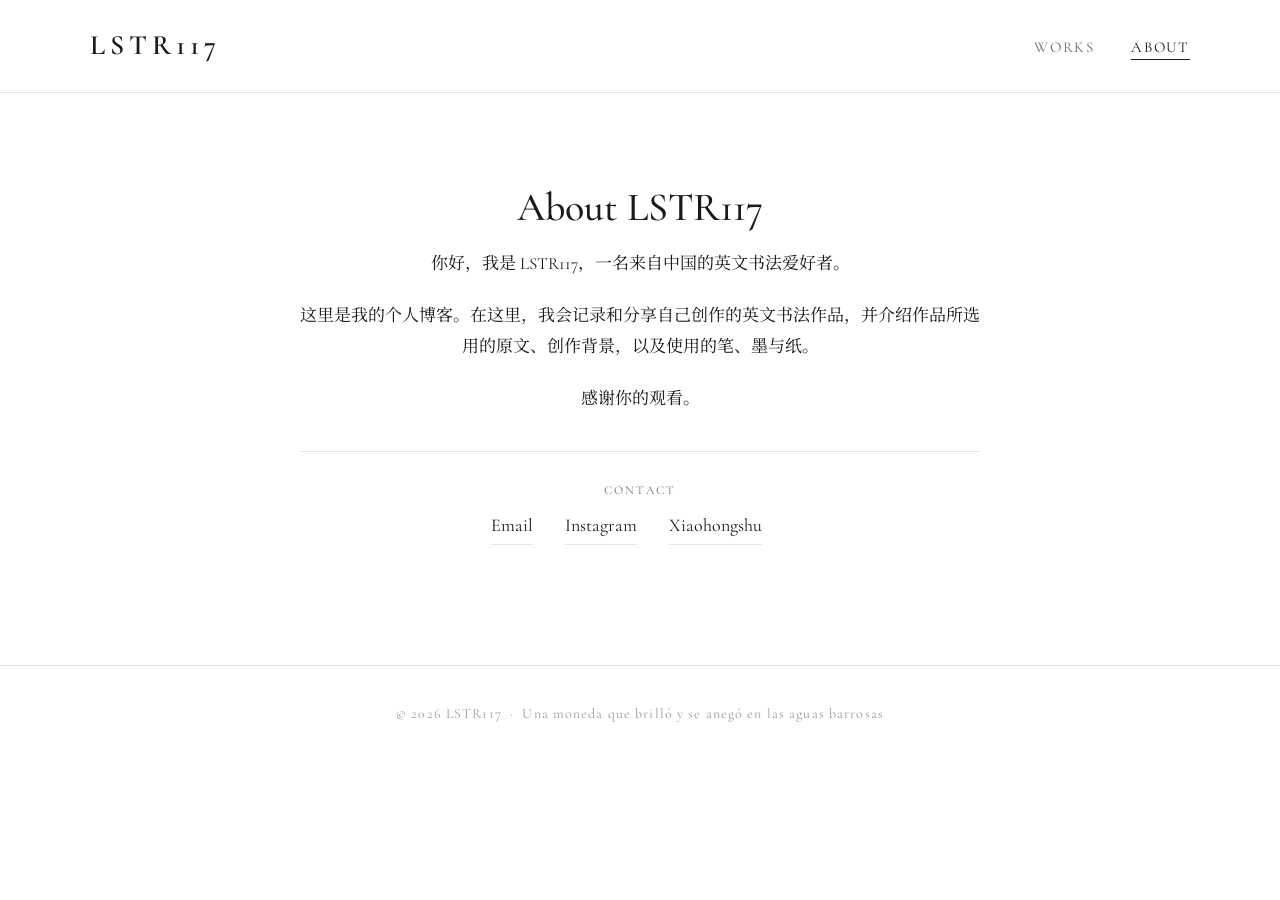
==== about.html @ da309980 "Add files via upload" ====
<!DOCTYPE html>
<html lang="en">
<head>
  <meta charset="UTF-8" />
  <meta name="viewport" content="width=device-width, initial-scale=1.0" />
  <title>About · LSTR117</title>

  <link rel="preconnect" href="https://fonts.googleapis.com" />
  <link rel="preconnect" href="https://fonts.gstatic.com" crossorigin />
  <link href="https://fonts.googleapis.com/css2?family=Unifray:wght@400;500;600&family=Cormorant+Garamond:ital,wght@0,400;0,500;0,600;1,400;1,500&family=Noto+Serif+SC:wght@400;500;600&display=swap" rel="stylesheet" />

  <link rel="stylesheet" href="css/style.css" />
</head>
<body>

  <!-- Header -->
  <header class="site-header">
    <div class="container nav">
      <a href="index.html" class="logo">LSTR117</a>
      <ul class="nav-links">
        <li><a href="index.html">Works</a></li>
        <li><a href="about.html" class="active">About</a></li>
      </ul>
    </div>
  </header>

  <!-- About -->
  <main class="about container">
    <div class="about-single">
      <div class="about-text">
        <h1>About LSTR117</h1>

        <p>你好，我是 LSTR117，一名来自中国的英文书法爱好者。</p>

        <p>这里是我的个人博客。在这里，我会记录和分享自己创作的英文书法作品，并介绍作品所选用的原文、创作背景，以及使用的笔、墨与纸。</p>

        <p>感谢你的观看。</p>

        <div class="contact">
          <div class="contact-label">Contact</div>
          <a href="mailto:hello@lstr512.com">Email</a>
          <a href="#">Instagram</a>
          <a href="#">Xiaohongshu</a>
        </div>
      </div>
    </div>
  </main>

  <!-- Footer -->
  <footer class="site-footer">
    <div class="container">
      © <span id="year"></span> LSTR117 &nbsp;·&nbsp; Una moneda que brilló y se anegó en las aguas barrosas
    </div>
  </footer>

  <script>
    document.getElementById('year').textContent = new Date().getFullYear();
  </script>
</body>
</html>
---- css/style.css ----
/* ============================================================
 *  LSTR512 — Minimal Portfolio
 *  White base, black lines
 * ============================================================ */

:root {
  --bg: #ffffff;
  --bg-card: #ffffff;
  --bg-elev: #fafafa;
  --ink: #1a1a1a;
  --ink-soft: #6b6b6b;
  --ink-dim: #9a9a9a;
  --line: #e5e5e5;
  --line-strong: #1a1a1a;
  --accent: #1a1a1a;
  --shadow: none;
  --logo-font: "Unifray", "Cormorant Garamond", Georgia, serif;
  --serif: "Cormorant Garamond", "Noto Serif SC", Georgia, serif;
}

* { margin: 0; padding: 0; box-sizing: border-box; }

html { scroll-behavior: smooth; }

body {
  background: var(--bg);
  color: var(--ink);
  font-family: var(--serif);
  line-height: 1.7;
  font-size: 18px;
  -webkit-font-smoothing: antialiased;
}

a { color: inherit; text-decoration: none; }

img { max-width: 100%; display: block; }

.container {
  max-width: 1100px;
  margin: 0 auto;
  padding: 0 32px;
}

/* ---------- Header ---------- */
.site-header {
  border-bottom: 1px solid var(--line);
  position: sticky;
  top: 0;
  z-index: 50;
  background: rgba(255, 255, 255, 0.95);
}

.nav {
  display: flex;
  align-items: center;
  justify-content: space-between;
  padding: 22px 0;
}

.logo {
  font-family: var(--logo-font);
  font-size: 28px;
  font-weight: 600;
  letter-spacing: 0.18em;
  color: var(--ink);
}

.nav-links {
  display: flex;
  gap: 36px;
  list-style: none;
}

.nav-links a {
  font-size: 15px;
  letter-spacing: 0.12em;
  text-transform: uppercase;
  color: var(--ink-soft);
  position: relative;
  padding-bottom: 4px;
  transition: color 0.25s;
}

.nav-links a:hover,
.nav-links a.active { color: var(--ink); }

.nav-links a.active::after {
  content: "";
  position: absolute;
  left: 0; bottom: 0;
  width: 100%;
  height: 1px;
  background: var(--ink);
}

/* ---------- Hero ---------- */
.hero {
  text-align: center;
  padding: 96px 0 64px;
}

.hero h1 {
  font-family: var(--logo-font);
  font-size: 52px;
  font-weight: 500;
  letter-spacing: 0.06em;
  line-height: 1.15;
  color: var(--ink);
}

.hero .divider {
  width: 48px;
  height: 1px;
  background: var(--ink);
  margin: 36px auto 0;
}

/* ---------- Filter bar ---------- */
.filter-bar {
  display: flex;
  justify-content: center;
  flex-wrap: wrap;
  gap: 8px;
  margin: 0 0 56px;
}

.filter-btn {
  border: 1px solid var(--line);
  background: transparent;
  font-family: var(--serif);
  font-size: 14px;
  letter-spacing: 0.1em;
  text-transform: uppercase;
  color: var(--ink-soft);
  padding: 8px 22px;
  border-radius: 999px;
  cursor: pointer;
  transition: all 0.25s;
}

.filter-btn:hover { color: var(--ink); border-color: var(--ink); }

.filter-btn.active {
  background: var(--ink);
  color: var(--bg);
  border-color: var(--ink);
}

/* ---------- Gallery ---------- */
.gallery {
  display: grid;
  grid-template-columns: repeat(auto-fill, minmax(300px, 1fr));
  gap: 40px;
  padding-bottom: 96px;
}

.work-card {
  background: var(--bg-card);
  border: 1px solid var(--line);
  border-radius: 2px;
  overflow: hidden;
  cursor: pointer;
  transition: border-color 0.3s ease;
  display: flex;
  flex-direction: column;
}

.work-card:hover {
  border-color: var(--ink);
}

.work-card .thumb {
  aspect-ratio: 4 / 3;
  background: #f7f7f7;
  overflow: hidden;
}

.work-card .thumb img {
  width: 100%;
  height: 100%;
  object-fit: cover;
}

.work-card .meta {
  padding: 20px 22px 24px;
  flex: 1;
  display: flex;
  flex-direction: column;
}

.work-card .tag {
  font-size: 12px;
  letter-spacing: 0.16em;
  text-transform: uppercase;
  color: var(--ink-soft);
  margin-bottom: 8px;
}

.work-card h3 {
  font-size: 20px;
  font-weight: 500;
  line-height: 1.3;
  margin-bottom: 10px;
  color: var(--ink);
}

.work-card .excerpt {
  color: var(--ink-soft);
  font-size: 15px;
  font-style: italic;
  display: -webkit-box;
  -webkit-line-clamp: 2;
  -webkit-box-orient: vertical;
  overflow: hidden;
}

.work-card .date {
  margin-top: auto;
  padding-top: 14px;
  font-size: 13px;
  color: var(--ink-dim);
  letter-spacing: 0.06em;
}

/* ---------- Modal ---------- */
.modal-overlay {
  position: fixed;
  inset: 0;
  background: rgba(0, 0, 0, 0.5);
  display: none;
  align-items: flex-start;
  justify-content: center;
  padding: 48px 24px;
  z-index: 100;
  overflow-y: auto;
}

.modal-overlay.open { display: flex; }

.modal {
  background: var(--bg-card);
  max-width: 920px;
  width: 100%;
  border-radius: 2px;
  position: relative;
  border: 1px solid var(--line);
  animation: rise 0.3s ease;
}

@keyframes rise {
  from { opacity: 0; transform: translateY(12px); }
  to { opacity: 1; transform: translateY(0); }
}

.modal-close {
  position: absolute;
  top: 16px; right: 18px;
  background: #fff;
  border: 1px solid var(--line);
  width: 36px; height: 36px;
  border-radius: 50%;
  font-size: 18px;
  cursor: pointer;
  color: var(--ink);
  display: flex;
  align-items: center;
  justify-content: center;
  z-index: 5;
  transition: all 0.2s;
}

.modal-close:hover { background: var(--ink); color: #fff; }

.modal-image {
  width: 100%;
  max-height: 70vh;
  object-fit: contain;
  background: #f7f7f7;
}

.modal-body { padding: 40px 48px 52px; }

.modal-body .tag {
  font-size: 12px;
  letter-spacing: 0.16em;
  text-transform: uppercase;
  color: var(--ink-soft);
}

.modal-body h2 {
  font-family: var(--logo-font);
  font-size: 32px;
  font-weight: 500;
  margin: 8px 0 6px;
  line-height: 1.2;
  color: var(--ink);
}

.modal-body .date {
  font-size: 14px;
  color: var(--ink-dim);
  letter-spacing: 0.06em;
  margin-bottom: 28px;
}

.modal-body .section-label {
  font-size: 12px;
  letter-spacing: 0.18em;
  text-transform: uppercase;
  color: var(--ink-soft);
  margin-bottom: 8px;
  display: flex;
  align-items: center;
  gap: 10px;
}

.modal-body .section-label::after {
  content: "";
  flex: 1;
  height: 1px;
  background: var(--line);
}

.modal-body .english-text {
  font-size: 20px;
  font-style: italic;
  line-height: 1.7;
  margin-bottom: 32px;
  color: var(--ink);
}

.modal-body .materials {
  font-size: 16px;
  color: var(--ink-soft);
  margin-bottom: 32px;
}

.modal-body .thoughts {
  font-size: 17px;
  line-height: 1.8;
  color: var(--ink);
}

/* ---------- About page ---------- */
.about {
  padding: 80px 0 120px;
}

.about-single {
  max-width: 680px;
  margin: 0 auto;
  text-align: center;
}

.about-text h1 {
  font-family: var(--logo-font);
  font-size: 40px;
  font-weight: 500;
  margin-bottom: 8px;
  color: var(--ink);
}

.about-text .role {
  font-size: 17px;
  color: var(--ink-soft);
  font-style: italic;
  letter-spacing: 0.08em;
  margin-bottom: 32px;
}

.about-text p {
  margin-bottom: 22px;
  font-size: 17px;
  line-height: 1.8;
  color: var(--ink);
}

.about-text .contact {
  margin-top: 36px;
  padding-top: 28px;
  border-top: 1px solid var(--line);
}

.about-text .contact-label {
  font-size: 12px;
  letter-spacing: 0.18em;
  text-transform: uppercase;
  color: var(--ink-soft);
  margin-bottom: 10px;
}

.about-text .contact a {
  display: inline-block;
  margin-right: 28px;
  border-bottom: 1px solid var(--line);
  padding-bottom: 3px;
  transition: border-color 0.25s, color 0.25s;
}

.about-text .contact a:hover {
  border-color: var(--ink);
  color: var(--ink);
}

/* ---------- Footer ---------- */
.site-footer {
  border-top: 1px solid var(--line);
  padding: 36px 0;
  text-align: center;
  font-size: 14px;
  color: var(--ink-dim);
  letter-spacing: 0.08em;
}

/* ---------- Empty state ---------- */
.empty {
  text-align: center;
  padding: 80px 0;
  color: var(--ink-soft);
  font-style: italic;
}

/* ---------- Responsive ---------- */
@media (max-width: 760px) {
  .container { padding: 0 20px; }
  .hero { padding: 64px 0 40px; }
  .hero h1 { font-size: 34px; }
  .nav-links { gap: 22px; }
  .nav-links a { font-size: 13px; }
  .gallery { grid-template-columns: 1fr; gap: 28px; }
  .modal-body { padding: 28px 24px 40px; }
  .modal-body h2 { font-size: 24px; }
  .modal-body .english-text { font-size: 17px; }
  .about-text h1 { font-size: 30px; }
}
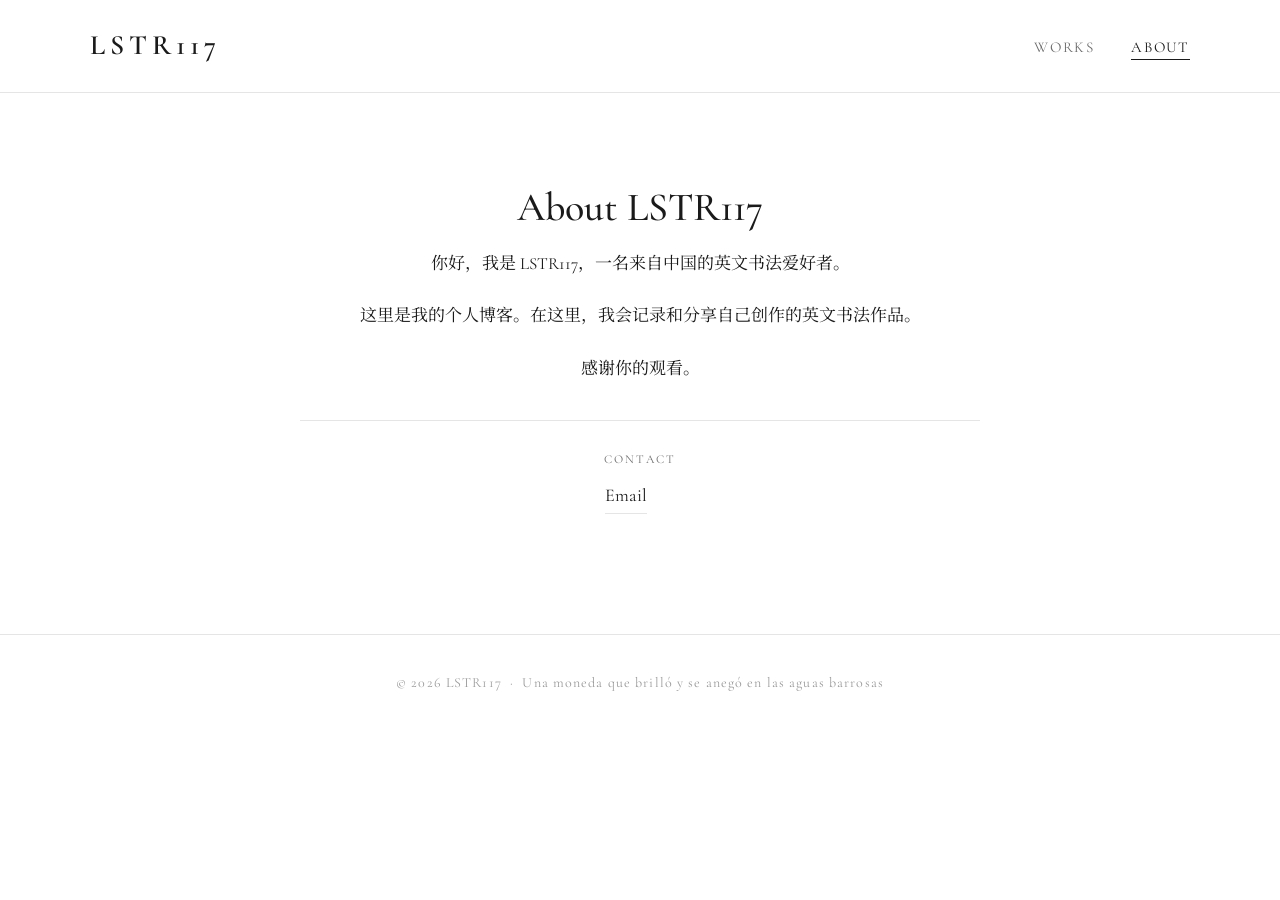
==== commit cad725ea: "Add files via upload" ====
--- a/about.html
+++ b/about.html
@@ -32,15 +32,13 @@
 
         <p>你好，我是 LSTR117，一名来自中国的英文书法爱好者。</p>
 
-        <p>这里是我的个人博客。在这里，我会记录和分享自己创作的英文书法作品，并介绍作品所选用的原文、创作背景，以及使用的笔、墨与纸。</p>
+        <p>这里是我的个人博客。在这里，我会记录和分享自己创作的英文书法作品。</p>
 
         <p>感谢你的观看。</p>
 
         <div class="contact">
           <div class="contact-label">Contact</div>
           <a href="mailto:hello@lstr512.com">Email</a>
-          <a href="#">Instagram</a>
-          <a href="#">Xiaohongshu</a>
         </div>
       </div>
     </div>
--- a/css/style.css
+++ b/css/style.css
@@ -196,6 +196,7 @@
   margin-bottom: 8px;
 }
 
+.work-card h3:empty { display: none; }
 .work-card h3 {
   font-size: 20px;
   font-weight: 500;
@@ -207,7 +208,6 @@
 .work-card .excerpt {
   color: var(--ink-soft);
   font-size: 15px;
-  font-style: italic;
   display: -webkit-box;
   -webkit-line-clamp: 2;
   -webkit-box-orient: vertical;
@@ -323,7 +323,6 @@
 
 .modal-body .english-text {
   font-size: 20px;
-  font-style: italic;
   line-height: 1.7;
   margin-bottom: 32px;
   color: var(--ink);
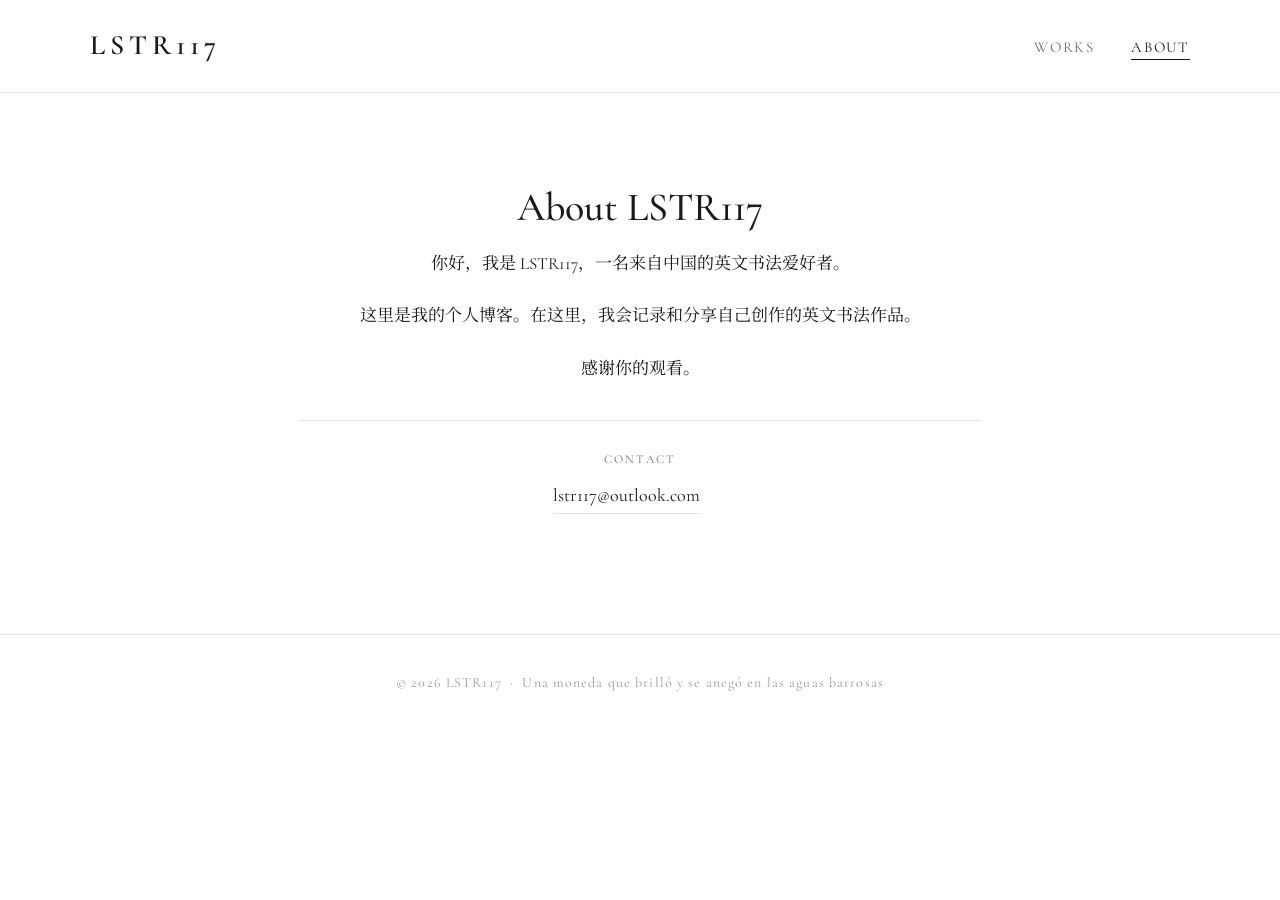
==== commit 6e25694f: "Update about.html" ====
--- a/about.html
+++ b/about.html
@@ -38,7 +38,7 @@
 
         <div class="contact">
           <div class="contact-label">Contact</div>
-          <a href="mailto:hello@lstr512.com">Email</a>
+          <a href="mailto:lstr117@outlook.com">lstr117@outlook.com</a>
         </div>
       </div>
     </div>
